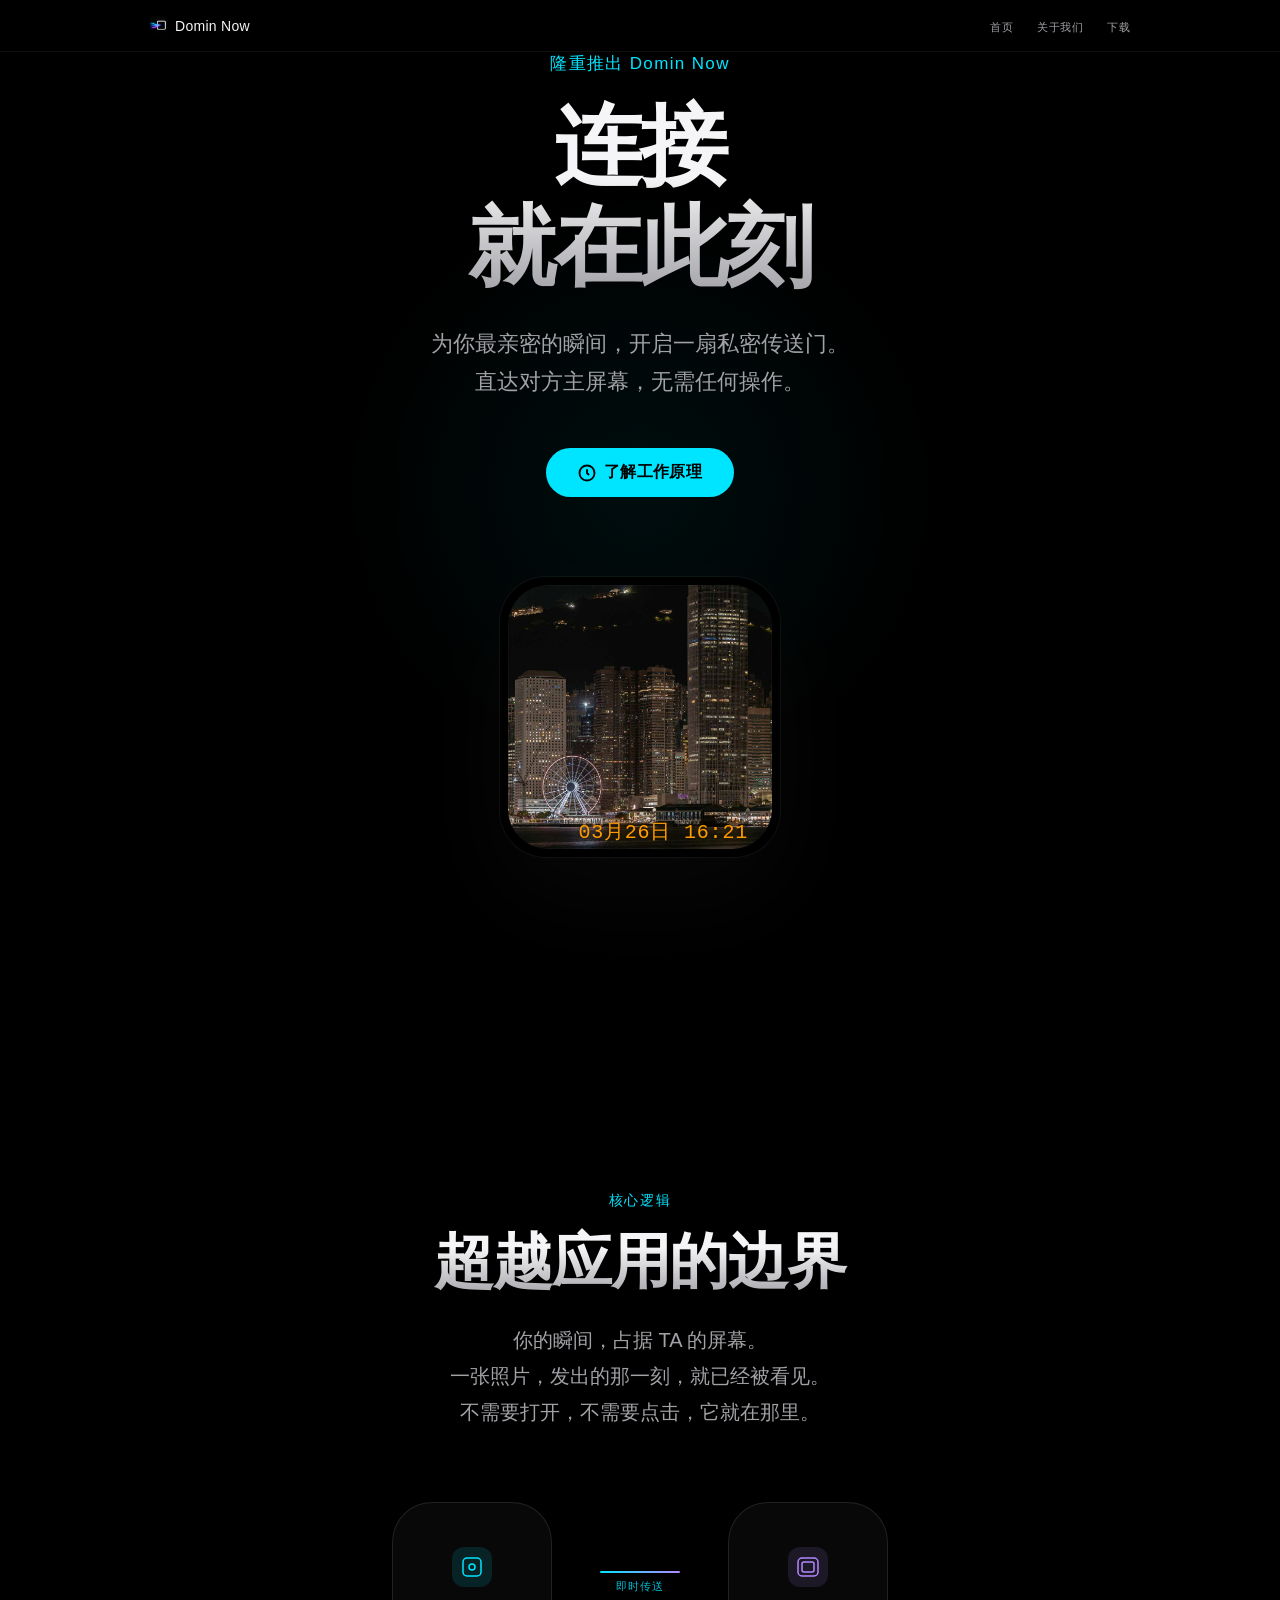
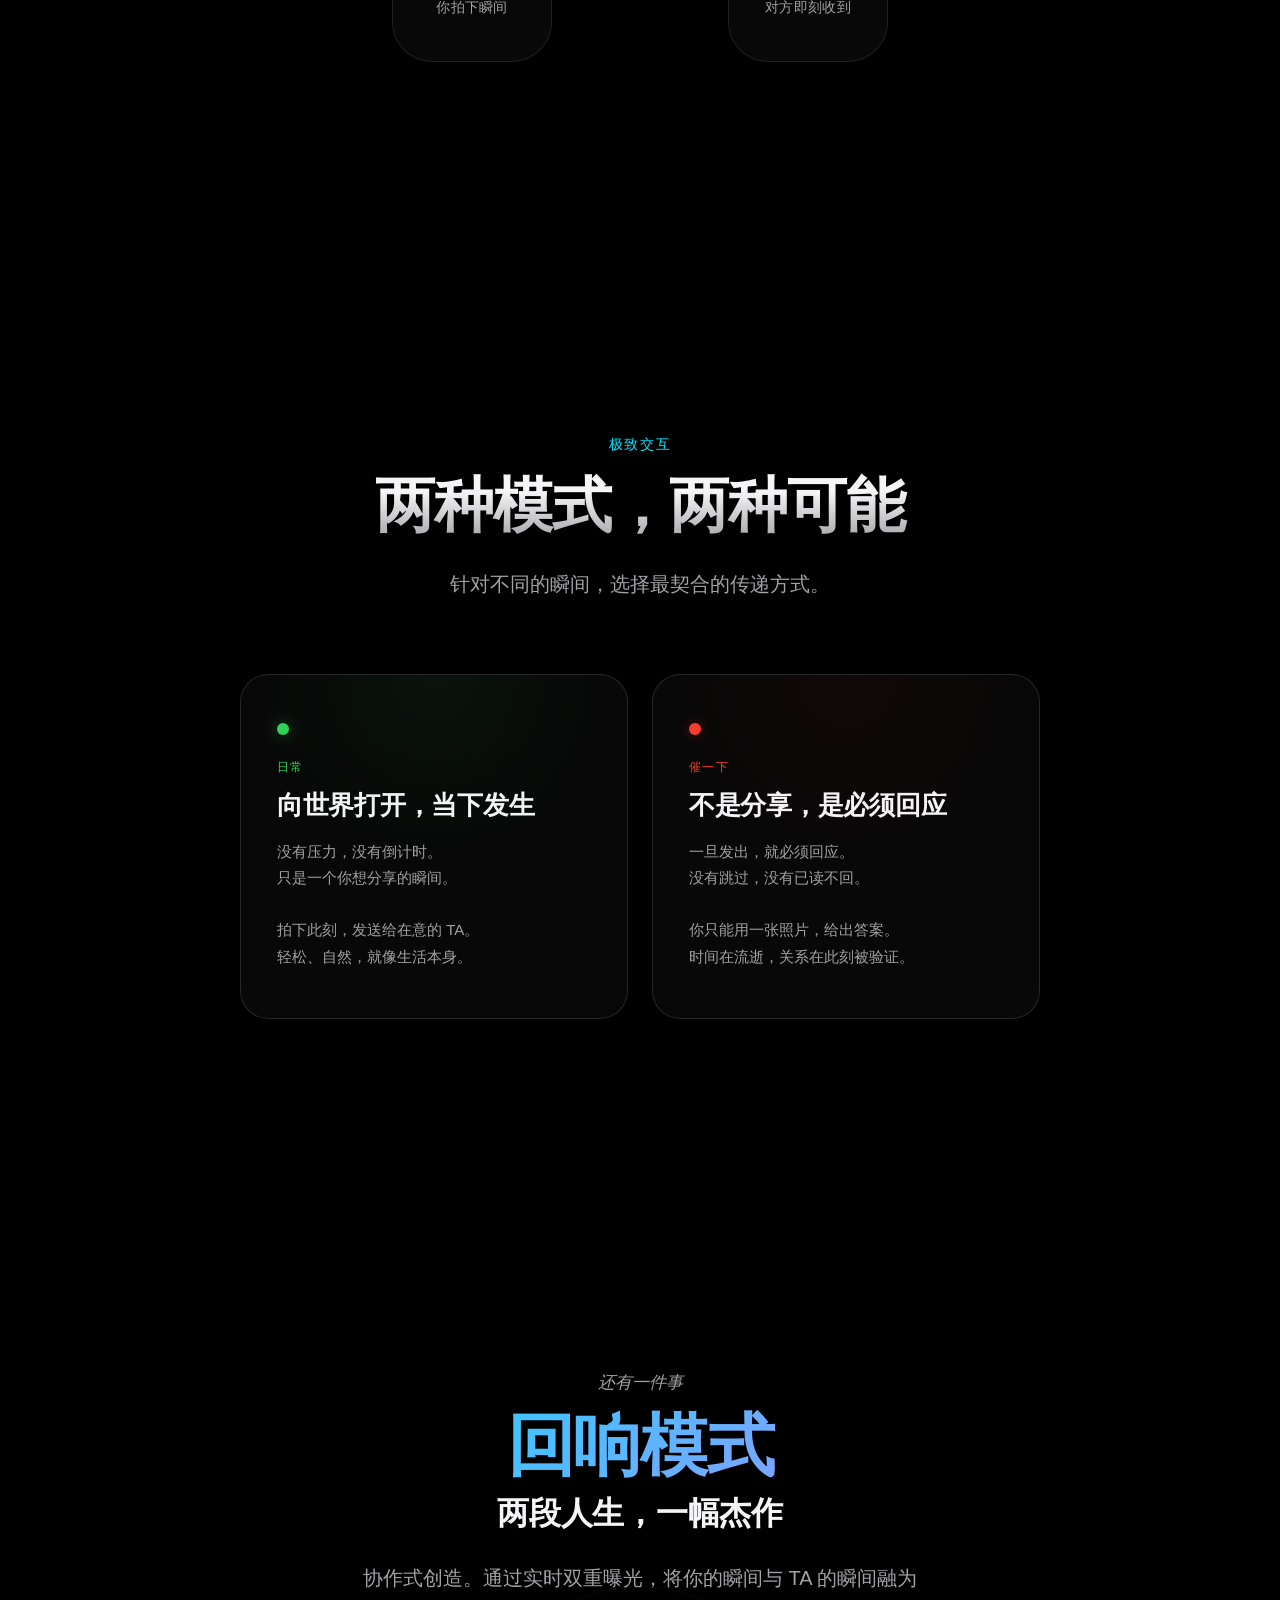
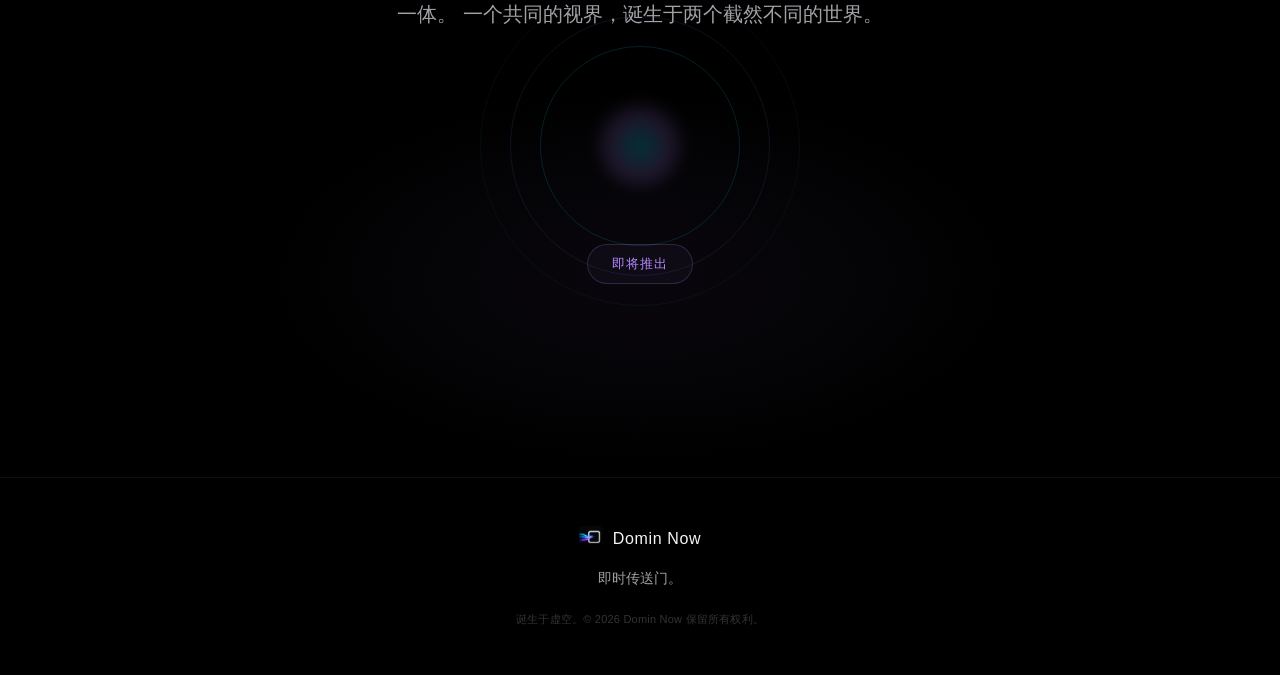
==== index.html @ 2cc5acf1 "Add files via upload" ====
<!DOCTYPE html>
<html lang="zh-CN">

<head>
  <meta charset="UTF-8">
  <meta name="viewport" content="width=device-width, initial-scale=1.0">
  <title>Domin Now — 连接，就在此刻。</title>
  <link href="https://fonts.googleapis.com/css2?family=Orbitron:wght@400;700&display=swap" rel="stylesheet">
  <link href="https://fonts.cdnfonts.com/css/digital-7-mono" rel="stylesheet">
  <link href="https://fonts.cdnfonts.com/css/dseg7-classic" rel="stylesheet">
  <link rel="stylesheet" href="style.css">
</head>

<body>

  <!-- 导航栏 -->
  <nav>
    <div class="nav-inner">
      <div class="nav-logo">
        <img src="logo.png" alt="Logo">
        <span>Domin Now</span>
      </div>
      <button class="nav-toggle" id="navToggle" aria-label="Toggle Menu">
        <span></span>
        <span></span>
      </button>
    </div>
  </nav>

  <ul class="nav-links">
    <li><a href="index.html">首页</a></li>
    <li><a href="about.html">关于我们</a></li>
    <li><a href="download.html">下载</a></li>
  </ul>

  <!-- 首屏 -->
  <section class="hero">
    <div class="section-inner">
      <p class="hero-eyebrow">隆重推出 Domin Now</p>
      <h1>连接<br>就在此刻</h1>
      <p class="hero-sub">
        为你最亲密的瞬间，开启一扇私密传送门。<br>
        直达对方主屏幕，无需任何操作。
      </p>
      <a href="#mechanism" class="hero-cta">
        <svg viewBox="0 0 24 24" fill="none" stroke="currentColor" stroke-width="2.5" stroke-linecap="round"
          stroke-linejoin="round">
          <circle cx="12" cy="12" r="10" />
          <polyline points="12 8 12 12 14 14" />
        </svg>
        了解工作原理
      </a>
      <div class="widget-showcase">
        <div class="widget-frame">
          <div class="widget-inner-photo">
            <div class="polaroid-grain"></div>
          </div>
          <span class="widget-timestamp-digital">03月26日 16:21</span>
        </div>
      </div>
    </div>
  </section>

  <!-- 核心机制 -->
  <section class="mechanism" id="mechanism">
    <div class="section-inner">
      <p class="section-label reveal">核心逻辑</p>
      <h2 class="section-headline reveal reveal-delay-1">超越应用的边界</h2>
      <p class="section-body reveal reveal-delay-2">
        你的瞬间，占据 TA 的屏幕。<br>
        一张照片，发出的那一刻，就已经被看见。<br>
        不需要打开，不需要点击，它就在那里。
      </p>
      <div class="mechanism-visual reveal reveal-delay-3">
        <div class="mech-node sender">
          <div class="mech-node-icon">
            <svg width="24" height="24" viewBox="0 0 24 24" fill="none" stroke="var(--cyan-glow)" stroke-width="1.5"
              stroke-linecap="round">
              <rect x="3" y="3" width="18" height="18" rx="4" />
              <circle cx="12" cy="12" r="3" />
            </svg>
          </div>
          <span class="mech-node-label">你拍下瞬间</span>
        </div>
        <div class="mech-arrow">
          <div class="mech-arrow-line"></div>
          <span class="mech-arrow-label">即时传送</span>
        </div>
        <div class="mech-node receiver">
          <div class="mech-node-icon">
            <svg width="24" height="24" viewBox="0 0 24 24" fill="none" stroke="var(--violet-glow)" stroke-width="1.5"
              stroke-linecap="round">
              <rect x="2" y="3" width="20" height="18" rx="4" />
              <rect x="6" y="7" width="12" height="10" rx="2" />
            </svg>
          </div>
          <span class="mech-node-label">对方即刻收到</span>
        </div>
      </div>
    </div>
  </section>

  <!-- 两种状态 -->
  <section class="states" id="states">
    <div class="section-inner">
      <p class="section-label reveal">极致交互</p>
      <h2 class="section-headline reveal reveal-delay-1">两种模式，两种可能</h2>
      <p class="section-body reveal reveal-delay-2">
        针对不同的瞬间，选择最契合的传递方式。
      </p>
      <div class="states-grid">
        <div class="state-card listening reveal reveal-delay-3">
          <div class="state-indicator"></div>
          <p class="state-mode">日常</p>
          <h3 class="state-title">向世界打开，当下发生</h3>
          <p class="state-body">
            没有压力，没有倒计时。<br>
            只是一个你想分享的瞬间。<br><br>
            拍下此刻，发送给在意的 TA。<br>
            轻松、自然，就像生活本身。
          </p>
        </div>
        <div class="state-card void-mode reveal reveal-delay-4">
          <div class="state-indicator"></div>
          <p class="state-mode">催一下</p>
          <h3 class="state-title">不是分享，是必须回应</h3>
          <p class="state-body">
            一旦发出，就必须回应。<br>
            没有跳过，没有已读不回。<br><br>
            你只能用一张照片，给出答案。<br>
            时间在流逝，关系在此刻被验证。
          </p>
        </div>
      </div>
    </div>
  </section>

  <!-- 还有一件事 -->
  <section class="one-more-thing" id="echo">
    <div class="section-inner">
      <p class="omt-pre reveal">还有一件事</p>
      <h2 class="omt-headline reveal reveal-delay-1">回响模式</h2>
      <p class="omt-sub reveal reveal-delay-2">两段人生，一幅杰作</p>
      <p class="section-body reveal reveal-delay-3">
        协作式创造。通过实时双重曝光，将你的瞬间与 TA 的瞬间融为一体。
        一个共同的视界，诞生于两个截然不同的世界。
      </p>
      <div class="echo-visual reveal reveal-delay-3">
        <div class="echo-circle"></div>
        <div class="echo-circle"></div>
        <div class="echo-circle"></div>
        <div class="echo-core"></div>
      </div>
      <div class="coming-soon reveal reveal-delay-4">即将推出</div>
    </div>
  </section>

  <!-- 页脚 -->
  <footer>
    <div class="footer-logo">
      <img src="logo.png" alt="Logo">
      <span>Domin Now</span>
    </div>
    <p class="footer-tagline">即时传送门。</p>
    <p class="footer-legal">诞生于虚空。© 2026 Domin Now 保留所有权利。</p>
  </footer>

  <script>
    const observer = new IntersectionObserver((entries) => {
      entries.forEach(entry => {
        if (entry.isIntersecting) {
          entry.target.classList.add('visible');
        }
      });
    }, {
      threshold: 0.15,
      rootMargin: '0px 0px -40px 0px'
    });

    document.querySelectorAll('.reveal').forEach(el => observer.observe(el));

    // 移动端菜单
    const navToggle = document.getElementById('navToggle');
    const navLinks = document.querySelector('.nav-links');

    if (navToggle && navLinks) {
      navToggle.addEventListener('click', () => {
        navToggle.classList.toggle('active');
        navLinks.classList.toggle('active');
        document.body.classList.toggle('no-scroll');
      });

      navLinks.querySelectorAll('a').forEach(link => {
        link.addEventListener('click', () => {
          navToggle.classList.remove('active');
          navLinks.classList.remove('active');
          document.body.classList.remove('no-scroll');
        });
      });
    }

    document.querySelectorAll('a[href^="#"]').forEach(anchor => {
      anchor.addEventListener('click', function (e) {
        e.preventDefault();
        const target = document.querySelector(this.getAttribute('href'));
        if (target) {
          target.scrollIntoView({ behavior: 'smooth', block: 'start' });
        }
      });
    });
  </script>

</body>

</html>
---- style.css ----
:root {
  --void: #000000;
  --ceramic: #f5f5f7;
  --ceramic-dim: #a1a1a6;
  --cyan-glow: #00e5ff;
  --cyan-soft: #00bcd4;
  --violet-glow: #b388ff;
  --violet-deep: #7c4dff;
  --red-signal: #ff3b30;
  --green-signal: #30d158;
  --surface-dark: #0a0a0a;
  --surface-card: #111111;
  --border-subtle: rgba(255, 255, 255, 0.06);
}

* {
  margin: 0;
  padding: 0;
  box-sizing: border-box;
}

html {
  scroll-behavior: smooth;
  overflow-x: hidden;
}

body {
  background: var(--void);
  color: var(--ceramic);
  font-family: -apple-system, 'SF Pro SC', 'SF Pro Display', 'PingFang SC', 'Noto Sans SC', 'Microsoft YaHei', 'Helvetica Neue', sans-serif;
  -webkit-font-smoothing: antialiased;
  -moz-osx-font-smoothing: grayscale;
  overflow-x: hidden;
}

/* ─── NAV ─── */
nav {
  position: fixed;
  top: 0;
  left: 0;
  right: 0;
  z-index: 10000; /* 确保整体处于高位，但不遮挡菜单内部链接 */
  height: 52px;
  display: flex;
  align-items: center;
  justify-content: center;
  backdrop-filter: saturate(180%) blur(20px);
  -webkit-backdrop-filter: saturate(180%) blur(20px);
  background: rgba(0, 0, 0, 0.72);
  border-bottom: 1px solid var(--border-subtle);
}

nav .nav-inner {
  max-width: 1024px;
  width: 100%;
  display: flex;
  align-items: center;
  justify-content: space-between;
  padding: 0 22px;
}

.nav-logo {
  display: flex;
  align-items: center;
  text-decoration: none;
  gap: 7px;
  line-height: 1;
}

.nav-logo img {
  height: 18px;
  width: auto;
  object-fit: contain;
  /* 去除图片底部的间隙 */
  display: block;
}

.nav-logo span {
  font-size: 14px;
  font-weight: 500;
  letter-spacing: 0.02em;
  color: var(--ceramic);
  position: relative;
  /* 微调，使视觉上更居中 */
  top: 0.5px;
}

.nav-links {
  display: flex;
  gap: 24px;
  list-style: none;
  position: fixed;
  top: 0;
  left: 50%;
  transform: translateX(-50%);
  max-width: 1024px;
  width: 100%;
  height: 52px;
  justify-content: flex-end;
  align-items: center;
  padding: 0 22px;
  z-index: 10002;
  pointer-events: none; /* 让容器本身不挡住下方的点击 */
}

.nav-links li {
  pointer-events: auto; /* 让链接本身可点击 */
}

.nav-links a {
  color: var(--ceramic-dim);
  text-decoration: none;
  font-size: 11px;
  font-weight: 500;
  letter-spacing: 0.04em;
  transition: color 0.3s;
  text-transform: uppercase;
}

.nav-links a:hover {
  color: var(--ceramic);
}

/* ─── MOBILE NAV ─── */
.nav-toggle {
  display: none;
  background: none;
  border: none;
  padding: 8px;
  cursor: pointer;
  flex-direction: column;
  gap: 6px;
  z-index: 10001 !important; /* 确保比菜单更高 */
}

.nav-toggle span {
  width: 22px;
  height: 1.5px;
  background: var(--ceramic);
  transition: transform 0.3s cubic-bezier(0.16, 1, 0.3, 1), opacity 0.3s;
  border-radius: 1px;
}

/* ─── RESPONSIVE ─── */
@media (max-width: 768px) {
  .nav-toggle {
    display: flex;
  }

  .nav-links {
    display: flex !important;
    position: fixed !important;
    top: 0 !important;
    left: 0 !important;
    transform: none !important; /* 取消大屏的居中偏移 */
    max-width: none !important;
    width: 100vw !important;
    height: 100vh !important;
    background: #000 !important;
    flex-direction: column !important;
    align-items: center !important;
    justify-content: center !important;
    gap: 32px !important;
    padding: 0 !important;
    margin: 0 !important;
    transform: translateY(-100%) !important;
    transition: transform 0.4s cubic-bezier(0.16, 1, 0.3, 1), opacity 0.3s;
    visibility: hidden;
    opacity: 0;
    z-index: 9999 !important;
    pointer-events: none;
  }

  .nav-links.active {
    transform: translateY(0) !important;
    visibility: visible;
    opacity: 1;
    pointer-events: auto;
  }

  .nav-links a {
    font-size: 24px;
    font-weight: 500;
    color: var(--ceramic);
  }

  .nav-toggle.active span:nth-child(1) {
    transform: translateY(7.5px) rotate(45deg);
  }

  .nav-toggle.active span:nth-child(2) {
    transform: translateY(-7.5px) rotate(-45deg);
  }

  body.no-scroll {
    overflow: hidden;
  }
}

/* ─── SECTIONS ─── */
section {
  min-height: 100vh;
  display: flex;
  flex-direction: column;
  align-items: center;
  justify-content: center;
  position: relative;
  padding: 120px 24px;
}

.section-inner {
  max-width: 980px;
  width: 100%;
  text-align: center;
}

/* ─── HERO ─── */
.hero {
  min-height: 100vh;
  padding-top: 52px;
  position: relative;
  overflow: hidden;
}

.hero::before {
  content: '';
  position: absolute;
  top: 50%;
  left: 50%;
  transform: translate(-50%, -50%);
  width: 600px;
  height: 600px;
  background: radial-gradient(circle, rgba(0, 229, 255, 0.06) 0%, transparent 70%);
  border-radius: 50%;
  animation: heroBreath 6s ease-in-out infinite;
  pointer-events: none;
}

@keyframes heroBreath {

  0%,
  100% {
    opacity: 0.4;
    transform: translate(-50%, -50%) scale(1);
  }

  50% {
    opacity: 1;
    transform: translate(-50%, -50%) scale(1.15);
  }
}

.hero-eyebrow {
  font-size: 17px;
  font-weight: 400;
  letter-spacing: 0.08em;
  color: var(--cyan-glow);
  margin-bottom: 20px;
  opacity: 0;
  animation: fadeUp 1s 0.3s ease forwards;
}

.hero h1 {
  font-size: clamp(44px, 8vw, 88px);
  font-weight: 700;
  letter-spacing: -0.02em;
  line-height: 1.15;
  margin: 0 auto 28px;
  opacity: 0;
  animation: fadeUp 1.2s 0.5s ease forwards;
  background: linear-gradient(180deg, var(--ceramic) 40%, var(--ceramic-dim) 100%);
  -webkit-background-clip: text;
  -webkit-text-fill-color: transparent;
  background-clip: text;
}

.hero-sub {
  font-size: clamp(16px, 2.2vw, 22px);
  font-weight: 300;
  line-height: 1.7;
  color: var(--ceramic-dim);
  max-width: 560px;
  margin: 0 auto 48px;
  text-align: center;
  opacity: 0;
  animation: fadeUp 1s 0.8s ease forwards;
}

.hero-cta {
  display: inline-flex;
  align-items: center;
  gap: 8px;
  padding: 14px 32px;
  background: var(--cyan-glow);
  color: var(--void);
  font-size: 16px;
  font-weight: 600;
  border-radius: 980px;
  text-decoration: none;
  letter-spacing: 0.02em;
  opacity: 0;
  animation: fadeUp 1s 1.1s ease forwards;
  transition: transform 0.3s, box-shadow 0.3s;
  box-shadow: 0 0 0 rgba(0, 229, 255, 0);
}

.hero-cta:hover {
  transform: scale(1.04);
  box-shadow: 0 0 40px rgba(0, 229, 255, 0.3);
}

.hero-cta svg {
  width: 18px;
  height: 18px;
}

/* ─── WIDGET MOCKUP ─── */
.widget-showcase {
  margin-top: 80px;
  perspective: 1200px;
  opacity: 0;
  animation: fadeUp 1.4s 1.3s ease forwards;
}

.widget-frame {
  width: 280px;
  height: 280px;
  margin: 0 auto;
  background: #000;
  border-radius: 46px;
  border: none;
  position: relative;
  overflow: hidden;
  box-shadow:
    0 40px 100px rgba(255, 255, 255, 0.03),
    0 0 0 1px rgba(255, 255, 255, 0.05);
  /* 极其微弱的边缘光，确保在纯黑背景下可见 */
  animation: widgetFloat 6s ease-in-out infinite;
}

@keyframes widgetFloat {

  0%,
  100% {
    transform: rotateX(2deg) rotateY(0deg) translateY(0);
  }

  50% {
    transform: rotateX(-1deg) rotateY(2deg) translateY(-8px);
  }
}

.widget-inner-photo {
  position: absolute;
  inset: 8px;
  border-radius: 40px;
  background: url("eg.jpg") center / cover no-repeat;
  display: flex;
  align-items: center;
  justify-content: center;
  overflow: hidden;
}

.widget-timestamp-digital {
  position: absolute;
  bottom: 12px;
  right: 32px;
  font-family: 'Digital-7 Mono', 'DSEG7 Classic', 'Courier New', monospace;
  font-size: 20px;
  color: #ff9d00;
  white-space: nowrap;
  letter-spacing: 0.04em;
  font-weight: 400;
  z-index: 10;
  text-shadow: 0 0 15px rgba(255, 157, 0, 0.4), 0 0 4px rgba(0, 0, 0, 0.8);
  pointer-events: none;
}


/* ─── MECHANISM ─── */
.mechanism {
  background: var(--void);
}

.mechanism::before {
  display: none;
}

.section-label {
  font-size: 14px;
  font-weight: 500;
  letter-spacing: 0.12em;
  color: var(--cyan-glow);
  margin-bottom: 16px;
  text-align: center;
}

.section-headline {
  font-size: clamp(34px, 5.5vw, 60px);
  font-weight: 700;
  letter-spacing: -0.02em;
  line-height: 1.2;
  margin-bottom: 24px;
  margin-left: auto;
  margin-right: auto;
  background: linear-gradient(180deg, var(--ceramic) 30%, var(--ceramic-dim) 100%);
  -webkit-background-clip: text;
  -webkit-text-fill-color: transparent;
  background-clip: text;
}

.section-body {
  font-size: clamp(16px, 1.9vw, 20px);
  font-weight: 300;
  line-height: 1.8;
  color: var(--ceramic-dim);
  max-width: 560px;
  margin: 0 auto;
  text-align: center;
}

.mechanism-visual {
  margin-top: 72px;
  display: flex;
  align-items: center;
  justify-content: center;
  gap: 48px;
  flex-wrap: wrap;
}

.mech-node {
  width: 160px;
  height: 160px;
  border-radius: 40px;
  display: flex;
  flex-direction: column;
  align-items: center;
  justify-content: center;
  gap: 12px;
  border: 1px solid rgba(255, 255, 255, 0.1);
  background: rgba(255, 255, 255, 0.03);
  position: relative;
}

.mech-node-icon {
  width: 40px;
  height: 40px;
  border-radius: 12px;
  display: flex;
  align-items: center;
  justify-content: center;
}

.mech-node-label {
  font-size: 14px;
  font-weight: 500;
  letter-spacing: 0.02em;
  color: var(--ceramic-dim);
}

.mech-node.sender .mech-node-icon {
  background: rgba(0, 229, 255, 0.12);
}

.mech-node.receiver .mech-node-icon {
  background: rgba(179, 136, 255, 0.12);
}

.mech-arrow {
  display: flex;
  flex-direction: column;
  align-items: center;
  gap: 6px;
}

.mech-arrow-line {
  width: 80px;
  height: 2px;
  background: linear-gradient(90deg, var(--cyan-glow), var(--violet-glow));
  border-radius: 1px;
  position: relative;
  overflow: hidden;
}

.mech-arrow-line::after {
  content: '';
  position: absolute;
  top: 0;
  left: -100%;
  width: 60%;
  height: 100%;
  background: linear-gradient(90deg, transparent, rgba(255, 255, 255, 0.6), transparent);
  animation: arrowStream 2s ease-in-out infinite;
}

@keyframes arrowStream {
  0% {
    left: -60%;
  }

  100% {
    left: 160%;
  }
}

.mech-arrow-label {
  font-size: 11px;
  letter-spacing: 0.1em;
  color: var(--cyan-soft);
}

/* ─── STATES ─── */
.states-grid {
  display: grid;
  grid-template-columns: 1fr 1fr;
  gap: 24px;
  margin-top: 72px;
  max-width: 800px;
  margin-left: auto;
  margin-right: auto;
}

@media (max-width: 640px) {
  .states-grid {
    grid-template-columns: 1fr;
  }
}

.state-card {
  padding: 48px 36px;
  border-radius: 28px;
  border: 1px solid rgba(255, 255, 255, 0.12);
  background: rgba(255, 255, 255, 0.03);
  text-align: left;
  position: relative;
  overflow: hidden;
  transition: transform 0.4s, border-color 0.4s, background-color 0.4s, box-shadow 0.4s;
}

.state-card:hover {
  transform: translateY(-4px);
  background: rgba(255, 255, 255, 0.05);
}

.state-card.listening:hover {
  border-color: rgba(48, 209, 88, 0.4);
  box-shadow: 0 10px 40px rgba(48, 209, 88, 0.08);
}

.state-card.void-mode:hover {
  border-color: rgba(255, 59, 48, 0.3);
  box-shadow: 0 10px 40px rgba(255, 59, 48, 0.06);
}

.state-card::before {
  content: '';
  position: absolute;
  top: 0;
  left: 0;
  right: 0;
  height: 200px;
  pointer-events: none;
}

.state-card.listening::before {
  background: radial-gradient(ellipse at 50% 0%, rgba(48, 209, 88, 0.06) 0%, transparent 70%);
}

.state-card.void-mode::before {
  background: radial-gradient(ellipse at 50% 0%, rgba(255, 59, 48, 0.04) 0%, transparent 70%);
}

.state-indicator {
  width: 12px;
  height: 12px;
  border-radius: 50%;
  margin-bottom: 24px;
}

.listening .state-indicator {
  background: var(--green-signal);
  box-shadow: 0 0 16px rgba(48, 209, 88, 0.4);
  animation: pulse 2.5s ease-in-out infinite;
}

.void-mode .state-indicator {
  background: var(--red-signal);
  box-shadow: 0 0 12px rgba(255, 59, 48, 0.3);
}

.state-mode {
  font-size: 12px;
  font-weight: 500;
  letter-spacing: 0.12em;
  margin-bottom: 12px;
}

.listening .state-mode {
  color: var(--green-signal);
}

.void-mode .state-mode {
  color: var(--red-signal);
}

.state-title {
  font-size: 26px;
  font-weight: 700;
  letter-spacing: -0.01em;
  margin-bottom: 16px;
  color: var(--ceramic);
}

.state-body {
  font-size: 15px;
  font-weight: 300;
  line-height: 1.75;
  color: var(--ceramic-dim);
}

/* ─── ARTIFACT ─── */
.artifact {
  background: var(--void);
  position: relative;
}

.artifact::before {
  content: '';
  position: absolute;
  top: 0;
  left: 0;
  right: 0;
  height: 1px;
  background: linear-gradient(90deg, transparent, var(--border-subtle), transparent);
}

.polaroid-showcase {
  margin-top: 72px;
  display: flex;
  align-items: center;
  justify-content: center;
}

.polaroid {
  width: 280px;
  aspect-ratio: 1;
  background: #000;
  border-radius: 46px;
  padding: 0;
  box-shadow:
    0 60px 120px rgba(0, 0, 0, 0.7),
    0 0 0 1px rgba(255, 255, 255, 0.06);
  border: none;
  position: relative;
  overflow: hidden;
  transform: rotate(-2deg);
  transition: transform 0.5s;
}

.polaroid:hover {
  transform: rotate(0deg) scale(1.03);
}

.polaroid-image {
  position: absolute;
  inset: 8px;
  border-radius: 40px;
  background:
    linear-gradient(145deg, #0a0a0c, #161b22, #1a1a2e),
    radial-gradient(ellipse at 40% 30%, rgba(0, 229, 255, 0.08), transparent 60%);
  position: relative;
  overflow: hidden;
}

.polaroid-image::after {
  content: '';
  position: absolute;
  inset: 0;
  background:
    radial-gradient(ellipse at 35% 45%, rgba(0, 229, 255, 0.12) 0%, transparent 50%),
    radial-gradient(ellipse at 65% 55%, rgba(179, 136, 255, 0.08) 0%, transparent 50%);
}

.brand-subtext {
  margin-top: 16px;
  font-size: 14px;
  font-weight: 600;
  color: var(--ceramic);
  text-align: center;
  letter-spacing: 0.02em;
}

.polaroid-grain {
  position: absolute;
  inset: 0;
  opacity: 0.12;
  background-image: url("data:image/svg+xml,%3Csvg viewBox='0 0 256 256' xmlns='http://www.w3.org/2000/svg'%3E%3Cfilter id='noise'%3E%3CfeTurbulence type='fractalNoise' baseFrequency='0.9' numOctaves='4' stitchTiles='stitch'/%3E%3C/filter%3E%3Crect width='100%25' height='100%25' filter='url(%23noise)'/%3E%3C/svg%3E");
  mix-blend-mode: overlay;
  pointer-events: none;
}

.polaroid-caption {
  font-size: 11px;
  color: rgba(255, 255, 255, 0.25);
  letter-spacing: 0.06em;
  font-style: italic;
}

.polaroid-footer {
  position: absolute;
  bottom: 14px;
  left: 14px;
  right: 14px;
  display: flex;
  justify-content: space-between;
  align-items: center;
}

.polaroid-logo {
  height: 14px;
  width: auto;
  opacity: 0.4;
  filter: brightness(0) invert(1);
}

.ceramic-badge {
  display: inline-flex;
  align-items: center;
  gap: 6px;
  margin-top: 48px;
  padding: 8px 16px;
  border-radius: 980px;
  border: 1px solid rgba(255, 255, 255, 0.08);
  background: rgba(255, 255, 255, 0.03);
  font-size: 12px;
  letter-spacing: 0.04em;
  color: var(--ceramic-dim);
}

.ceramic-badge-dot {
  width: 6px;
  height: 6px;
  border-radius: 50%;
  background: linear-gradient(135deg, var(--ceramic-dim), var(--ceramic));
}

/* ─── ONE MORE THING ─── */
.one-more-thing {
  background: var(--void);
  position: relative;
  overflow: hidden;
}

.one-more-thing::before {
  display: none;
}

.one-more-thing::after {
  content: '';
  position: absolute;
  bottom: 0;
  left: 50%;
  transform: translateX(-50%);
  width: 800px;
  height: 400px;
  background: radial-gradient(ellipse, rgba(179, 136, 255, 0.05) 0%, transparent 70%);
  pointer-events: none;
}

.omt-pre {
  font-size: 17px;
  font-weight: 400;
  color: var(--ceramic-dim);
  margin-bottom: 12px;
  font-style: italic;
  text-align: center;
}

.omt-headline {
  font-size: clamp(38px, 6.5vw, 68px);
  font-weight: 700;
  letter-spacing: -0.02em;
  line-height: 1.15;
  margin: 0 auto 8px;
  text-align: center;
  background: linear-gradient(135deg, var(--cyan-glow) 0%, var(--violet-glow) 50%, var(--cyan-glow) 100%);
  background-size: 200% 100%;
  -webkit-background-clip: text;
  -webkit-text-fill-color: transparent;
  background-clip: text;
  animation: gradientShift 4s ease infinite;
}

@keyframes gradientShift {

  0%,
  100% {
    background-position: 0% 50%;
  }

  50% {
    background-position: 100% 50%;
  }
}

.omt-sub {
  font-size: clamp(20px, 3vw, 32px);
  font-weight: 600;
  letter-spacing: -0.01em;
  color: var(--ceramic);
  margin-bottom: 24px;
  text-align: center;
}

.echo-visual {
  margin-top: 64px;
  display: flex;
  align-items: center;
  justify-content: center;
  position: relative;
}

.echo-circle {
  width: 200px;
  height: 200px;
  border-radius: 50%;
  border: 1px solid;
  position: absolute;
  animation: echoRotate 12s linear infinite;
}

.echo-circle:nth-child(1) {
  border-color: rgba(0, 229, 255, 0.15);
  animation-duration: 12s;
}

.echo-circle:nth-child(2) {
  width: 260px;
  height: 260px;
  border-color: rgba(179, 136, 255, 0.1);
  animation-duration: 18s;
  animation-direction: reverse;
}

.echo-circle:nth-child(3) {
  width: 320px;
  height: 320px;
  border-color: rgba(0, 229, 255, 0.05);
  animation-duration: 24s;
}

@keyframes echoRotate {
  from {
    transform: rotate(0deg);
  }

  to {
    transform: rotate(360deg);
  }
}

.echo-core {
  width: 100px;
  height: 100px;
  border-radius: 50%;
  background: radial-gradient(circle,
      rgba(0, 229, 255, 0.2) 0%,
      rgba(179, 136, 255, 0.15) 40%,
      transparent 70%);
  filter: blur(4px);
  position: relative;
  z-index: 1;
}

.coming-soon {
  margin-top: 48px;
  display: inline-flex;
  padding: 10px 24px;
  border-radius: 980px;
  border: 1px solid rgba(179, 136, 255, 0.2);
  background: rgba(179, 136, 255, 0.04);
  font-size: 13px;
  font-weight: 500;
  letter-spacing: 0.06em;
  color: var(--violet-glow);
}

/* ─── FOOTER ─── */
footer {
  padding: 48px 24px;
  text-align: center;
  border-top: 1px solid var(--border-subtle);
}

.footer-logo {
  display: flex;
  align-items: center;
  justify-content: center;
  margin-bottom: 20px;
  gap: 10px;
  line-height: 1;
}

.footer-logo img {
  height: 24px;
  width: auto;
  object-fit: contain;
  display: block;
}

.footer-logo span {
  font-size: 16px;
  font-weight: 500;
  letter-spacing: 0.04em;
  color: var(--ceramic);
  position: relative;
  top: 0.5px;
}

.footer-tagline {
  font-size: 14px;
  color: var(--ceramic-dim);
  font-weight: 300;
  margin-bottom: 24px;
}

.footer-legal {
  font-size: 11px;
  color: rgba(255, 255, 255, 0.2);
  letter-spacing: 0.02em;
}

/* ─── SCROLL ANIMATIONS ─── */
@keyframes fadeUp {
  from {
    opacity: 0;
    transform: translateY(24px);
  }

  to {
    opacity: 1;
    transform: translateY(0);
  }
}

.reveal {
  opacity: 0;
  transform: translateY(32px);
  transition: opacity 0.8s ease, transform 0.8s ease;
}

.reveal.visible {
  opacity: 1;
  transform: translateY(0);
}

.reveal-delay-1 {
  transition-delay: 0.1s;
}

.reveal-delay-2 {
  transition-delay: 0.2s;
}

.reveal-delay-3 {
  transition-delay: 0.3s;
}

.reveal-delay-4 {
  transition-delay: 0.4s;
}

/* ─── RESPONSIVE ─── */
@media (max-width: 768px) {
  .mechanism-visual {
    gap: 24px;
  }

  .mech-arrow-line {
    width: 40px;
  }

  .nav-links {
    display: none;
  }

  .polaroid {
    width: 220px;
  }
}
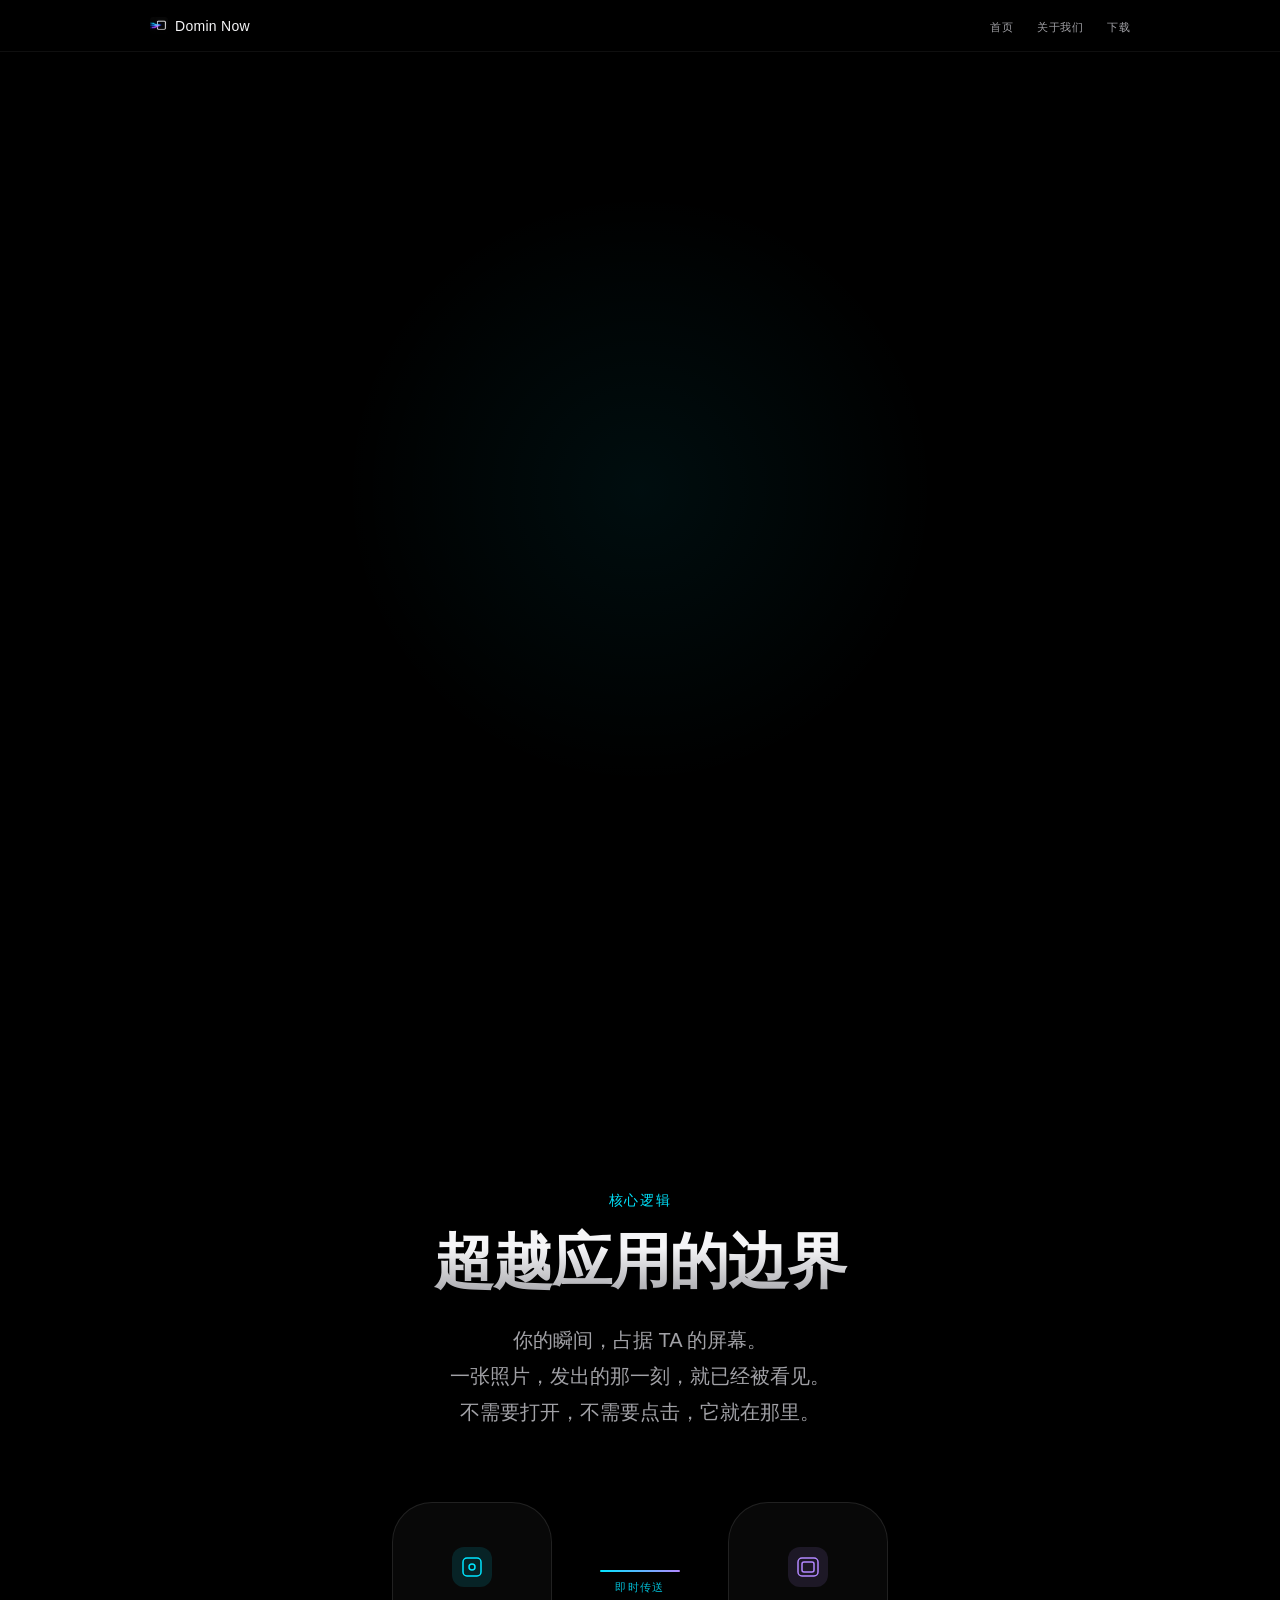
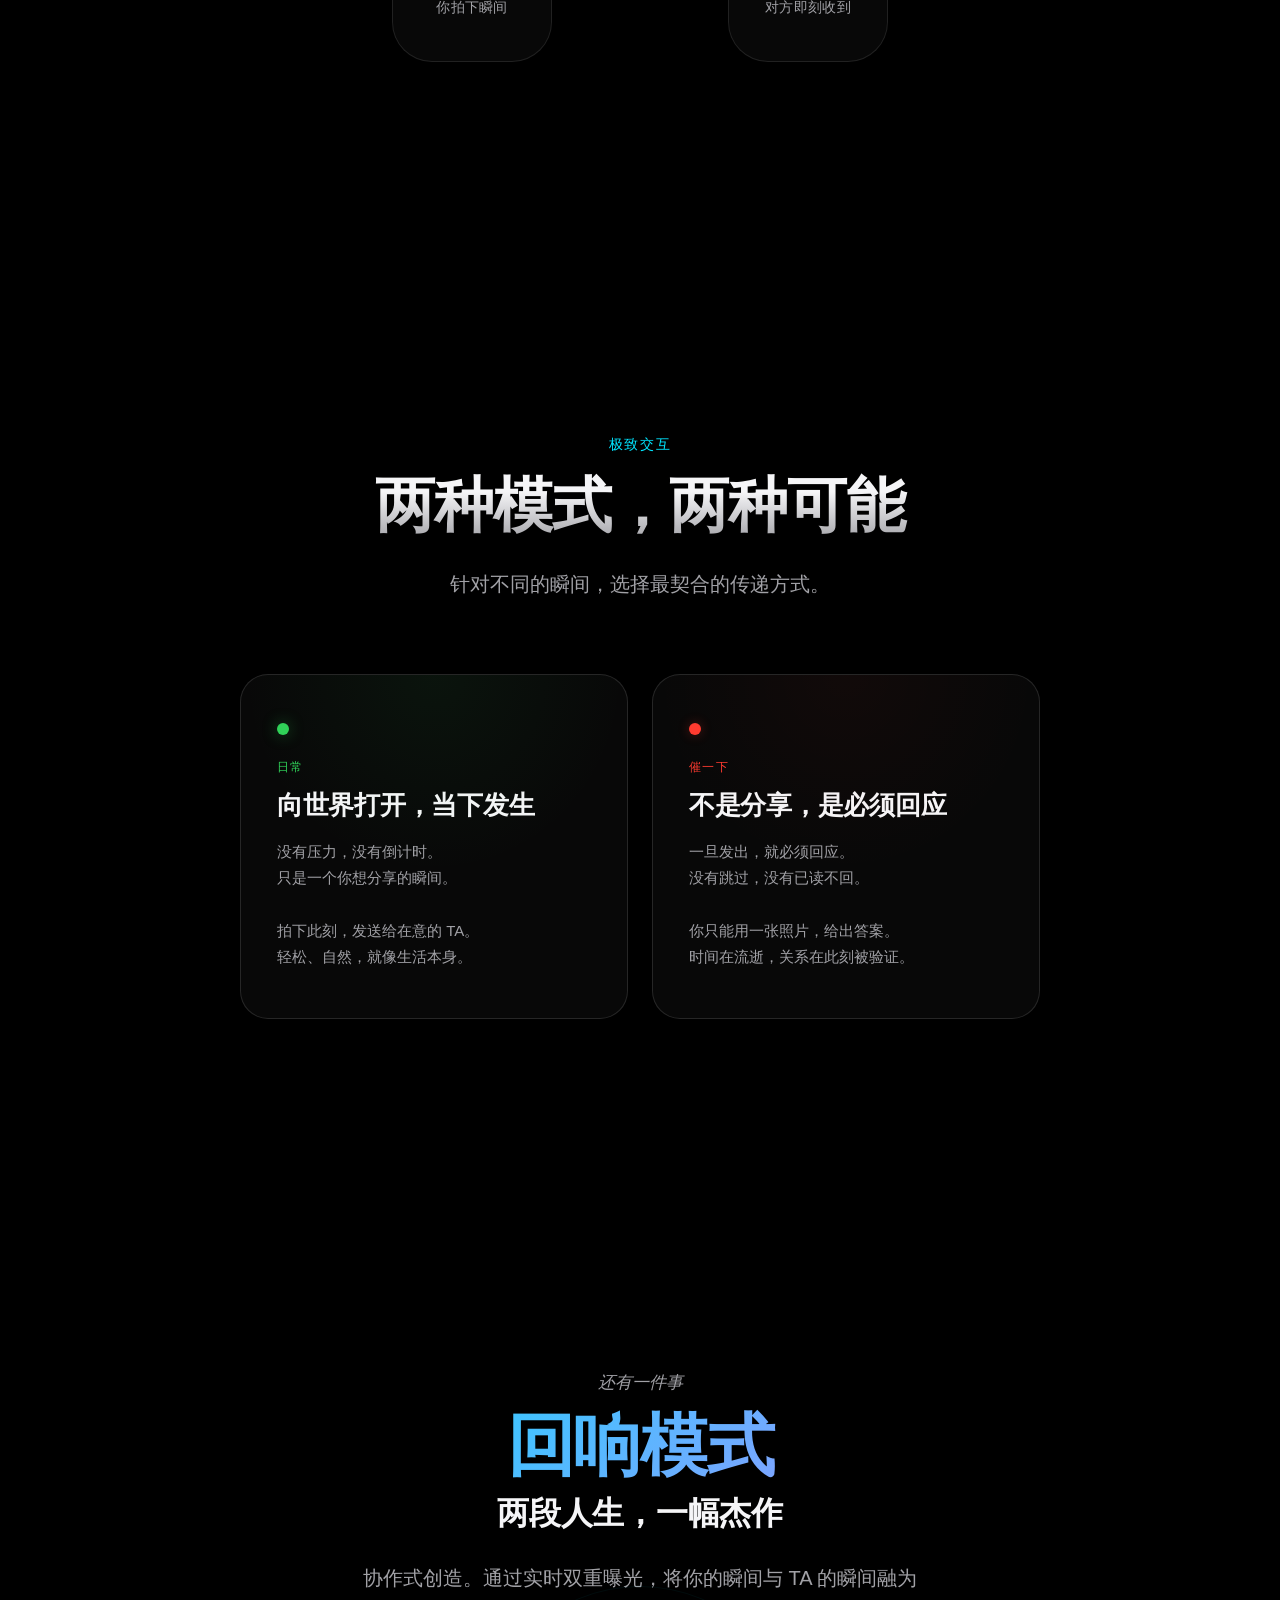
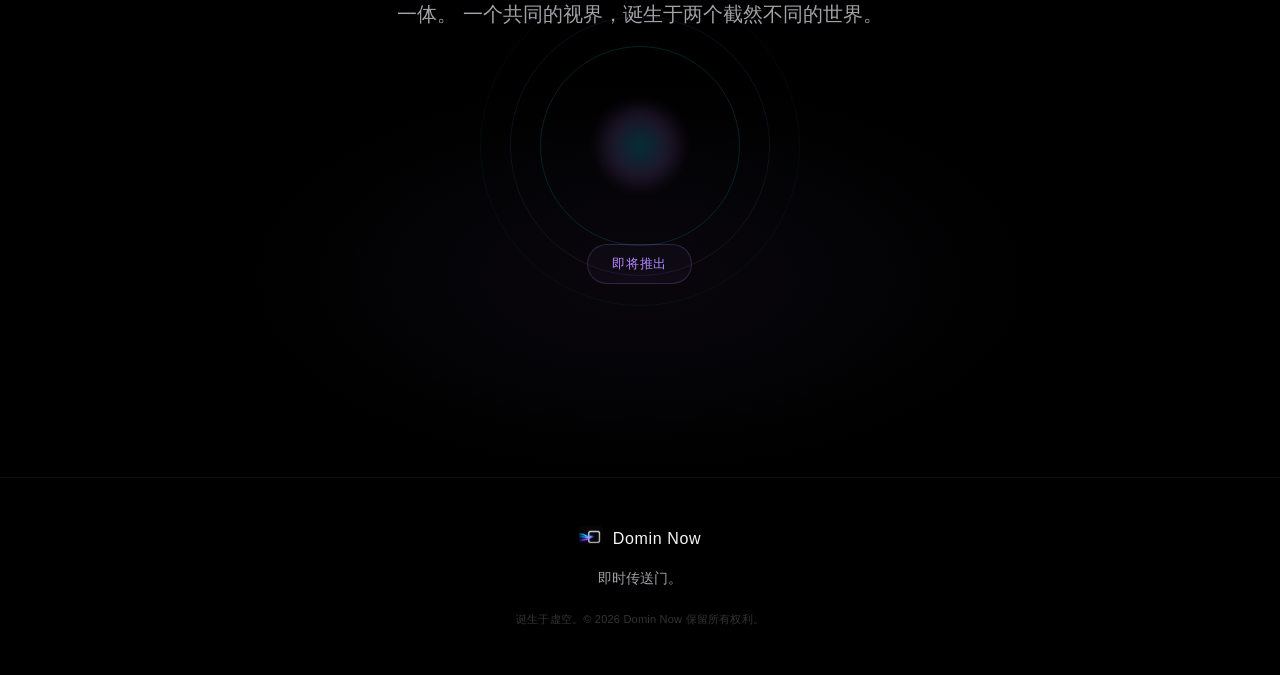
==== commit e0c37d7d: "动画优化" ====
--- a/index.html
+++ b/index.html
@@ -36,13 +36,13 @@
   <!-- 首屏 -->
   <section class="hero">
     <div class="section-inner">
-      <p class="hero-eyebrow">隆重推出 Domin Now</p>
-      <h1>连接<br>就在此刻</h1>
-      <p class="hero-sub">
+      <p class="hero-eyebrow reveal">隆重推出 Domin Now</p>
+      <h1 class="reveal reveal-delay-1">连接<br>就在此刻</h1>
+      <p class="hero-sub reveal reveal-delay-2">
         为你最亲密的瞬间，开启一扇私密传送门。<br>
         直达对方主屏幕，无需任何操作。
       </p>
-      <a href="#mechanism" class="hero-cta">
+      <a href="#mechanism" class="hero-cta reveal reveal-delay-3">
         <svg viewBox="0 0 24 24" fill="none" stroke="currentColor" stroke-width="2.5" stroke-linecap="round"
           stroke-linejoin="round">
           <circle cx="12" cy="12" r="10" />
@@ -50,7 +50,7 @@
         </svg>
         了解工作原理
       </a>
-      <div class="widget-showcase">
+      <div class="widget-showcase reveal reveal-delay-4">
         <div class="widget-frame">
           <div class="widget-inner-photo">
             <div class="polaroid-grain"></div>
@@ -170,11 +170,13 @@
       entries.forEach(entry => {
         if (entry.isIntersecting) {
           entry.target.classList.add('visible');
+        } else {
+          entry.target.classList.remove('visible');
         }
       });
     }, {
-      threshold: 0.15,
-      rootMargin: '0px 0px -40px 0px'
+      threshold: 0.1,
+      rootMargin: '0px 0px -50px 0px'
     });
 
     document.querySelectorAll('.reveal').forEach(el => observer.observe(el));
--- a/style.css
+++ b/style.css
@@ -208,6 +208,13 @@
   padding: 120px 24px;
 }
 
+@media (max-width: 768px) {
+  section {
+    padding: 80px 20px;
+    min-height: auto;
+  }
+}
+
 .section-inner {
   max-width: 980px;
   width: 100%;
@@ -217,6 +224,7 @@
 /* ─── HERO ─── */
 .hero {
   min-height: 100vh;
+  min-height: 100dvh;
   padding-top: 52px;
   position: relative;
   overflow: hidden;
@@ -256,8 +264,6 @@
   letter-spacing: 0.08em;
   color: var(--cyan-glow);
   margin-bottom: 20px;
-  opacity: 0;
-  animation: fadeUp 1s 0.3s ease forwards;
 }
 
 .hero h1 {
@@ -266,8 +272,6 @@
   letter-spacing: -0.02em;
   line-height: 1.15;
   margin: 0 auto 28px;
-  opacity: 0;
-  animation: fadeUp 1.2s 0.5s ease forwards;
   background: linear-gradient(180deg, var(--ceramic) 40%, var(--ceramic-dim) 100%);
   -webkit-background-clip: text;
   -webkit-text-fill-color: transparent;
@@ -282,8 +286,6 @@
   max-width: 560px;
   margin: 0 auto 48px;
   text-align: center;
-  opacity: 0;
-  animation: fadeUp 1s 0.8s ease forwards;
 }
 
 .hero-cta {
@@ -298,9 +300,7 @@
   border-radius: 980px;
   text-decoration: none;
   letter-spacing: 0.02em;
-  opacity: 0;
-  animation: fadeUp 1s 1.1s ease forwards;
-  transition: transform 0.3s, box-shadow 0.3s;
+  transition: transform 0.3s, box-shadow 0.3s, opacity 0.8s cubic-bezier(0.16, 1, 0.3, 1);
   box-shadow: 0 0 0 rgba(0, 229, 255, 0);
 }
 
@@ -318,8 +318,6 @@
 .widget-showcase {
   margin-top: 80px;
   perspective: 1200px;
-  opacity: 0;
-  animation: fadeUp 1.4s 1.3s ease forwards;
 }
 
 .widget-frame {
@@ -428,6 +426,14 @@
   flex-wrap: wrap;
 }
 
+@media (max-width: 768px) {
+  .mechanism-visual {
+    flex-direction: column;
+    gap: 32px;
+    margin-top: 48px;
+  }
+}
+
 .mech-node {
   width: 160px;
   height: 160px;
@@ -470,7 +476,7 @@
   display: flex;
   flex-direction: column;
   align-items: center;
-  gap: 6px;
+  gap: 8px;
 }
 
 .mech-arrow-line {
@@ -480,6 +486,20 @@
   border-radius: 1px;
   position: relative;
   overflow: hidden;
+}
+
+@media (max-width: 768px) {
+  .mech-arrow {
+    flex-direction: row;
+    gap: 16px;
+  }
+  
+  .mech-arrow-line {
+    width: 2px;
+    height: 60px;
+    background: linear-gradient(180deg, var(--cyan-glow), var(--violet-glow));
+    order: -1;
+  }
 }
 
 .mech-arrow-line::after {
@@ -493,20 +513,32 @@
   animation: arrowStream 2s ease-in-out infinite;
 }
 
+@media (max-width: 768px) {
+  .mech-arrow-line::after {
+    left: 0;
+    top: -100%;
+    width: 100%;
+    height: 60%;
+    background: linear-gradient(180deg, transparent, rgba(255, 255, 255, 0.6), transparent);
+    animation: arrowStreamVertical 2s ease-in-out infinite;
+  }
+}
+
 @keyframes arrowStream {
-  0% {
-    left: -60%;
-  }
-
-  100% {
-    left: 160%;
-  }
+  0% { left: -60%; }
+  100% { left: 160%; }
+}
+
+@keyframes arrowStreamVertical {
+  0% { top: -60%; }
+  100% { top: 160%; }
 }
 
 .mech-arrow-label {
   font-size: 11px;
-  letter-spacing: 0.1em;
+  letter-spacing: 0.12em;
   color: var(--cyan-soft);
+  font-weight: 500;
 }
 
 /* ─── STATES ─── */
@@ -917,6 +949,8 @@
   top: 0.5px;
 }
 
+
+
 .footer-tagline {
   font-size: 14px;
   color: var(--ceramic-dim);
@@ -945,8 +979,10 @@
 
 .reveal {
   opacity: 0;
-  transform: translateY(32px);
-  transition: opacity 0.8s ease, transform 0.8s ease;
+  transform: translateY(-30px); /* 上滑状态：起始于上方 - 下滑放出 */
+  transition: opacity 0.8s cubic-bezier(0.16, 1, 0.3, 1), 
+              transform 1s cubic-bezier(0.16, 1, 0.3, 1);
+  will-change: transform, opacity;
 }
 
 .reveal.visible {
@@ -954,37 +990,74 @@
   transform: translateY(0);
 }
 
-.reveal-delay-1 {
-  transition-delay: 0.1s;
-}
-
-.reveal-delay-2 {
-  transition-delay: 0.2s;
-}
-
-.reveal-delay-3 {
-  transition-delay: 0.3s;
-}
-
-.reveal-delay-4 {
-  transition-delay: 0.4s;
-}
+/* 延迟类配合 Hero 和 列表效果 */
+.reveal-delay-1 { transition-delay: 0.2s; }
+.reveal-delay-2 { transition-delay: 0.4s; }
+.reveal-delay-3 { transition-delay: 0.6s; }
+.reveal-delay-4 { transition-delay: 0.8s; }
 
 /* ─── RESPONSIVE ─── */
 @media (max-width: 768px) {
-  .mechanism-visual {
-    gap: 24px;
-  }
-
-  .mech-arrow-line {
-    width: 40px;
-  }
-
-  .nav-links {
-    display: none;
+  .nav-logo span {
+    font-size: 13px;
+  }
+
+  .hero h1 {
+    margin-bottom: 20px;
+  }
+
+  .hero-sub {
+    margin-bottom: 32px;
+    padding: 0 10px;
+  }
+
+  .widget-showcase {
+    margin-top: 60px;
+  }
+
+  .widget-frame {
+    width: 260px;
+    height: 260px;
+    border-radius: 40px;
+  }
+
+  .widget-inner-photo {
+    border-radius: 34px;
+  }
+
+  .section-headline {
+    margin-bottom: 16px;
+  }
+
+  .section-body {
+    padding: 0 10px;
+  }
+
+  .mech-node {
+    width: 140px;
+    height: 140px;
+    border-radius: 32px;
   }
 
   .polaroid {
-    width: 220px;
-  }
-}
+    width: 260px;
+    border-radius: 40px;
+  }
+
+  .polaroid-image {
+    border-radius: 34px;
+  }
+
+  .omt-sub {
+    margin-bottom: 16px;
+  }
+
+  .footer-logo span {
+    font-size: 14px;
+  }
+
+  .footer-tagline {
+    font-size: 12px;
+    margin-bottom: 16px;
+  }
+}
